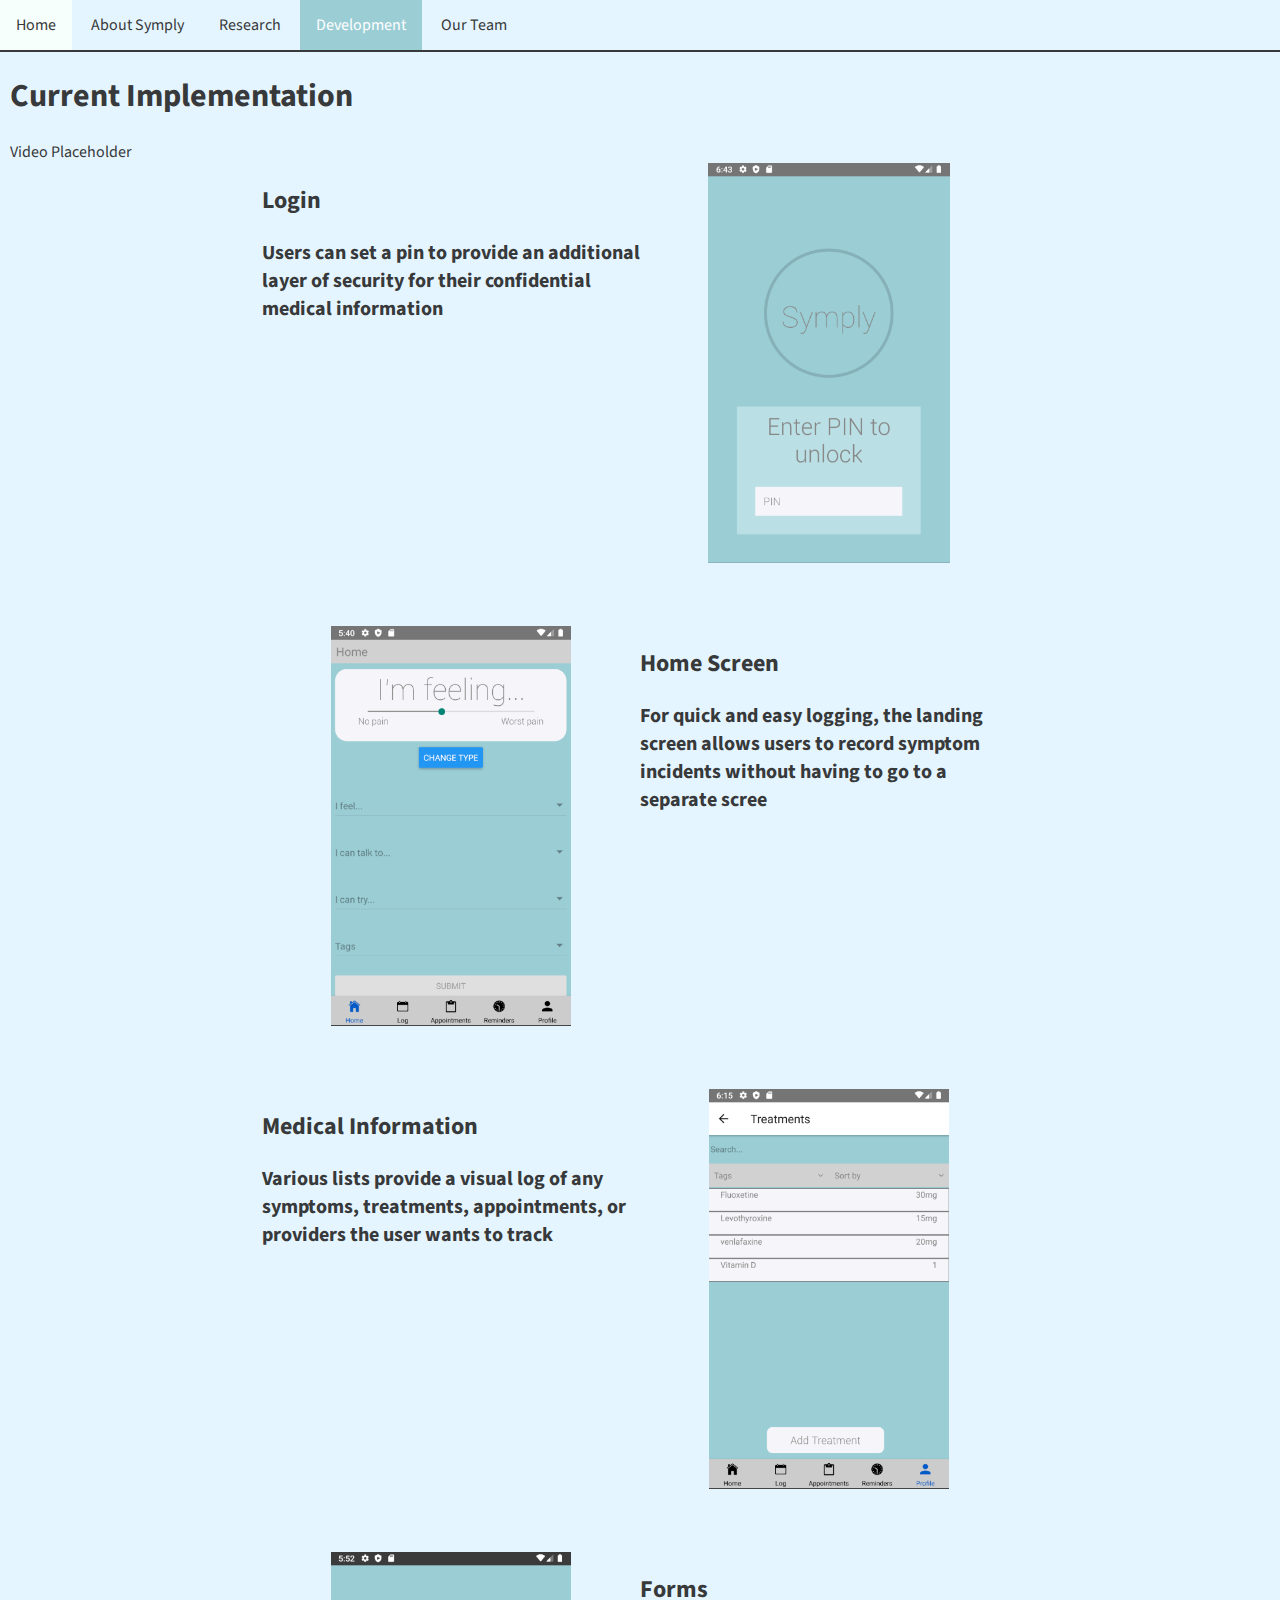
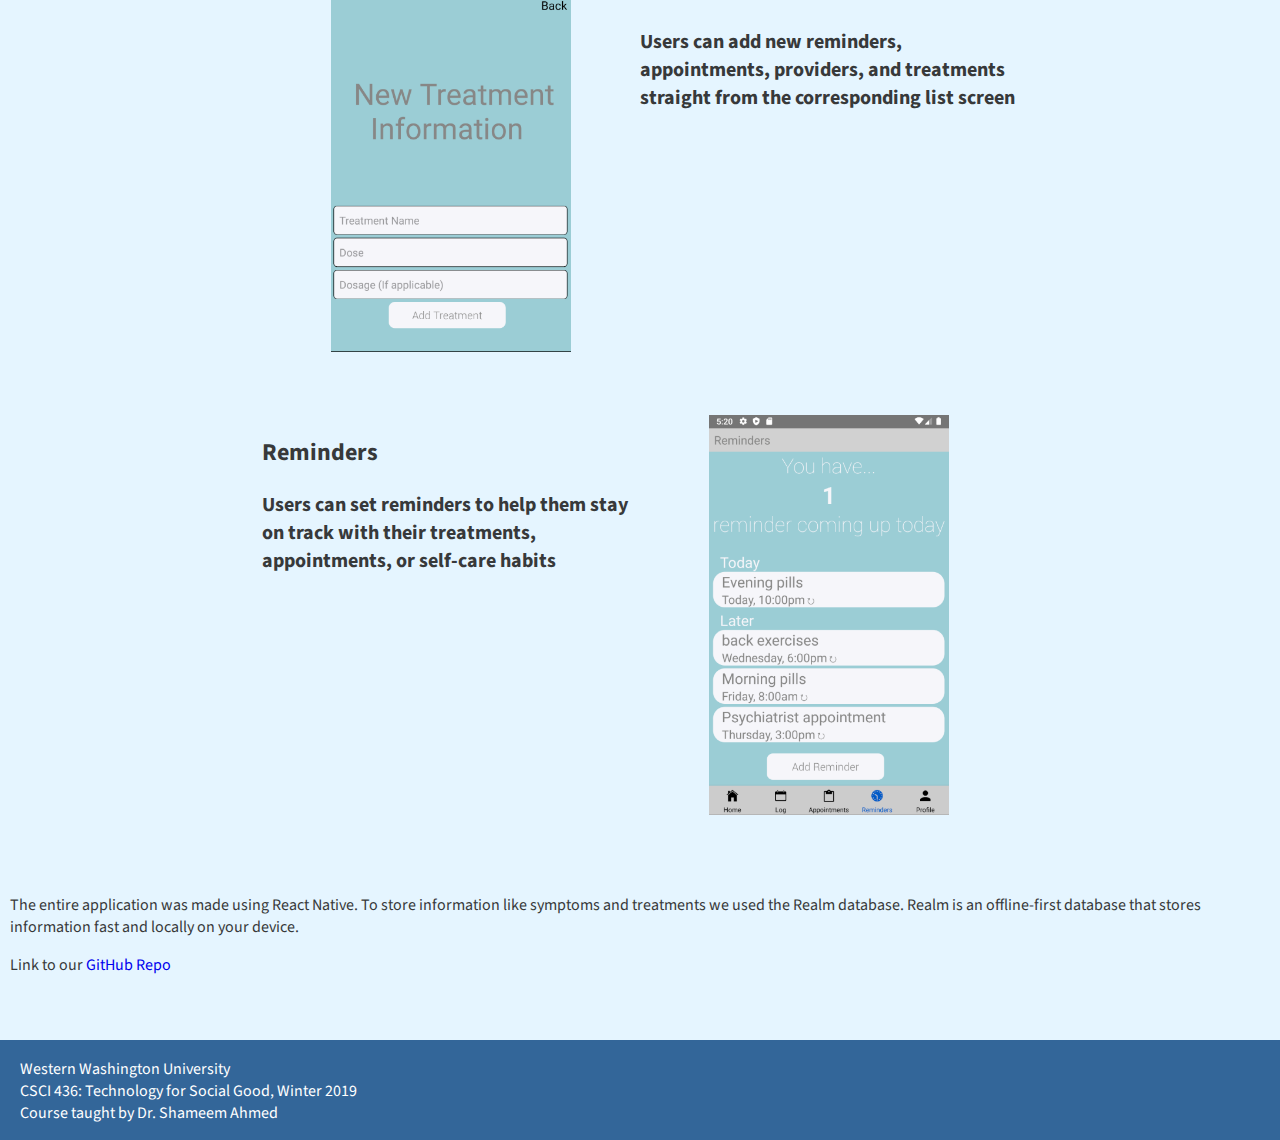
==== development.html @ 416ecc11 "website files, missing video" ====
<!DOCTYPE html>
<html lang="en">
<head>
    <meta charset="UTF-8">
    <meta name="viewport" content="width=device-width, initial-scale=1.0">
    <meta http-equiv="X-UA-Compatible" content="ie=edge">
    <link rel="stylesheet" href="styles.css">
    <link href="https://fonts.googleapis.com/css?family=Source+Sans+Pro&display=swap" rel="stylesheet">
    <title>Development</title>
</head>
<body>
    <nav class="nav_wrapper">
        <ul style="list-style-type: none;">
            <li><a href="index.html">Home</a></li>
            <li><a href="aboutSymply.html">About Symply</a></li>
            <li><a href="research.html">Research</a></li>
            <li class="active"><a href="development.html" style="color:white;">Development</a></li>
            <li><a href="about.html">Our Team</a></li>
        </ul>
    </nav>
    <div class="wrapper">
        <h1>Current Implementation</h1>
        <div class="video">Video Placeholder</div>
        <div class="card-container">
            <div class="card">
                <div class="feature-image">
                    <img class="feature-image-right" src="./finalPrototype/pin.png" alt="Login Screen" />
                </div>
                <div class="feature-title"><h2>Login</h2></div>
                <div class="feature-desc"><h4>Users can set a pin to provide an additional layer of security for their confidential medical information</h4></div>
            </div>
            <div class="card-flipped">
                <div class="feature-image">
                    <img class="feature-image-left" src="./finalPrototype/logging.png" alt="Home Screen" />
                </div>
                <div class="feature-title"><h2>Home Screen</h2></div>
                <div class="feature-desc"><h4>For quick and easy logging, the landing screen allows users to record symptom incidents without having to go to a
                separate scree</h4></div>
            </div>
            <div class="card">
                <div class="feature-image">
                    <img class="feature-image-right" src="./finalPrototype/treatment.png" alt="Medical Information" />
                </div>
                <div class="feature-title"><h2>Medical Information</h2></div>
                <div class="feature-desc"><h4>Various lists provide a visual log of any symptoms, treatments, appointments, or providers the user wants to track</h4></div>
            </div>
            <div class="card-flipped">
                <div class="feature-image">
                    <img class="feature-image-left" src="./finalPrototype/addTreatment.png" alt="Add treatment form" />
                </div>
                <div class="feature-title"><h2>Forms</h2></div>
                <div class="feature-desc"><h4>Users can add new reminders, appointments, providers, and treatments straight from the corresponding list screen</h4></div>
            </div>
            <div class="card">
                <div class="feature-image">
                    <img class="feature-image-right" src="./finalPrototype/reminders.png" alt="Reminders" />
                </div>
                <div class="feature-title"><h2>Reminders</h2></div>
                <div class="feature-desc"><h4>Users can set reminders to help them stay on track with their treatments, appointments, or self-care habits</h4></div>
            </div>
        </div>
        <p>The entire application was made using React Native. To store information like symptoms and treatments we used the
            Realm database.
            Realm is an offline-first database that stores information fast and locally on your device.</p>
        <p>Link to our <a href="#">GitHub Repo</a></p>
    </div>
    <footer class="footer">
        <div class="footer-content">
            <p>Western Washington University<br>
                CSCI 436: Technology for Social Good, Winter 2019<br>
                Course taught by Dr. Shameem Ahmed</p>
        </div>
    </footer>
</body>
</html>
---- styles.css ----
body{
    margin: 0;
    height: 100%;
    font-family: 'Source Sans Pro', sans-serif;
    background-color: #e5f5ff;
    color: #37393a;
}

*{
    box-sizing: border-box;
}

*:before,
*:after {
 box-sizing: border-box;
}

.nav_wrapper{
    position: relative;
    right: 0;
    border-bottom: 2px solid #37393a;
}

.nav_wrapper ul{
    list-style-type: none;
    margin: 0;
    padding: 0;
}

.nav_wrapper li{
    display: inline;
    padding:14px 0;
    margin:0;
}

.nav_wrapper li a:not(.active){
    display: inline-block;
    color: #37393a;
    text-align: center;
    padding: 14px 16px;
    text-decoration: none;
}

.nav_wrapper li.active{
    background-color: #9bcdd5;
    color:white;
}

.nav_wrapper li:hover:not(.active){
    background-color: #f7fffc;
}

.home-wrapper{
    display: grid;
    position: relative;
    text-align: center;
    grid-template-rows: repeat(3,150px);
}
.wrapper{
    margin-right: auto;
    margin-left:  auto; 
    padding-right: 10px;
    padding-left:  10px; 
    margin-bottom:5%;
}

.title{
    font-size: 3em;
    color:#9bcdd5;
    text-shadow: 
    -1px -1px 0 #627c85,  
    1px -1px 0 #627c85,
    -1px 1px 0 #627c85,
     1px 1px 0 #627c85;
}

.description{
    margin:auto;
}

.learn-more{
    position: relative;
    background-color: #37393a;  
    padding:15px 25px; 
    margin-top:15%;
    color:white;
}

a{
    text-decoration: none;
}

.card-container{
    display: flex;
    flex-direction: column;
}

.card{
    display: grid;
    grid-template-areas: 
    "title image"
    "description image";
    grid-template-columns: 1fr 1fr;
    grid-template-rows: 50px 350px;
    width:60%;
    margin:auto;
    padding-bottom:5%;
}

.card-flipped{
    display: grid;
    grid-template-areas: 
    "image title"
    "image description";
    grid-template-columns: 1fr 1fr;
    grid-template-rows: 50px 350px;
    width:60%;
    margin:auto;
    padding-bottom:5%;
}

.feature-title{
    grid-area:title;
    /* border: 1px dashed purple; */
}

.feature-desc{
    grid-area: description;
    font-size: 1.25em;
    /* border: 1px dashed orange; */
}

.feature-image{
    grid-area: image;
    /* background:red;
    border: 1px dashed green; */
    display: flex;
}

.feature-image-right{
    display: block;
    max-height: 100%;
    margin-left:auto;
    margin-right: auto;
}

.feature-image-left{
    display: block;
    max-height: 100%;
    margin-left:auto;
    margin-right: auto;
}

.row{
    display: flex;
    flex-direction: row;
}

.row > .column {
  padding: 0 8px;
}

.row:after {
  content: "";
  display: table;
  clear: both;
}

/* Create four equal columns that floats next to eachother */
.column {
  width:10%;
}

.column img{
    max-width: 100%;
}

/* The Modal (background) */
.modal {
  display: none;
  position: fixed;
  z-index: 1;
  padding-top: 100px;
  left: 0;
  top: 0;
  width: 100%;
  height: 100%;
  overflow: auto;
  background-color: black;
}

.lit-review p{
    padding: 6px;
    width: 85%;
}

/* Modal Content */
.modal-content {
  position: relative;
  background-color: #fefefe;
  margin: auto;
  padding: 0;
  max-width: max-content;
}

/* The Close Button */
.close {
  color: white;
  position: absolute;
  top: 10px;
  right: 25px;
  font-size: 35px;
  font-weight: bold;
}

.close:hover,
.close:focus {
  color: #999;
  text-decoration: none;
  cursor: pointer;
}

/* Hide the slides by default */
.mySlides {
  display: none;
}

/* Next & previous buttons */
.prev,
.next {
  cursor: pointer;
  position: absolute;
  top: 50%;
  width: auto;
  padding: 16px;
  margin-top: -50px;
  color: white;
  font-weight: bold;
  font-size: 20px;
  transition: 0.6s ease;
  border-radius: 0 3px 3px 0;
  user-select: none;
  -webkit-user-select: none;
}

/* Position the "next button" to the right */
.next {
  right: 0;
  border-radius: 3px 0 0 3px;
}

/* On hover, add a black background color with a little bit see-through */
.prev:hover,
.next:hover {
  background-color: rgba(0, 0, 0, 0.8);
}

/* Number text (1/3 etc) */
.numbertext {
  color: #f2f2f2;
  font-size: 12px;
  padding: 8px 12px;
  position: absolute;
  top: 0;
}

/* Caption text */
.caption-container {
  text-align: center;
  background-color: black;
  padding: 2px 16px;
  color: white;
}

img.demo {
  opacity: 0.6;
}

.active,
.demo:hover {
  opacity: 1;
}

img.hover-shadow {
  transition: 0.3s;
}

.hover-shadow:hover {
  box-shadow: 0 4px 8px 0 rgba(0, 0, 0, 0.2), 0 6px 20px 0 rgba(0, 0, 0, 0.19);
}

.team{
    width:85%;
    display: flex;
    flex-direction: column;
}

.team-memb{
   display: grid;
   grid-template-areas: 
   "image desc";
   grid-template-columns: .75fr 1fr;
   margin-bottom: 5%;
   padding-bottom: 5%;
}

.team-memb .image img{
    display: block;
    border-radius: 2%;
    max-width: 50%;
    margin-left:auto;
    margin-right: auto;
}

.footer{
    position: relative;
    height:100px;
    width: 100%;
    background-color: #336699;
    color: white;
}

.home-footer{
    position: fixed;
    bottom: 0;
    height:100px;
    width: 100%;
    background-color: #336699;
    color: white;
}

.footer-content{
    padding-top:2px;
    padding-left:20px;
}
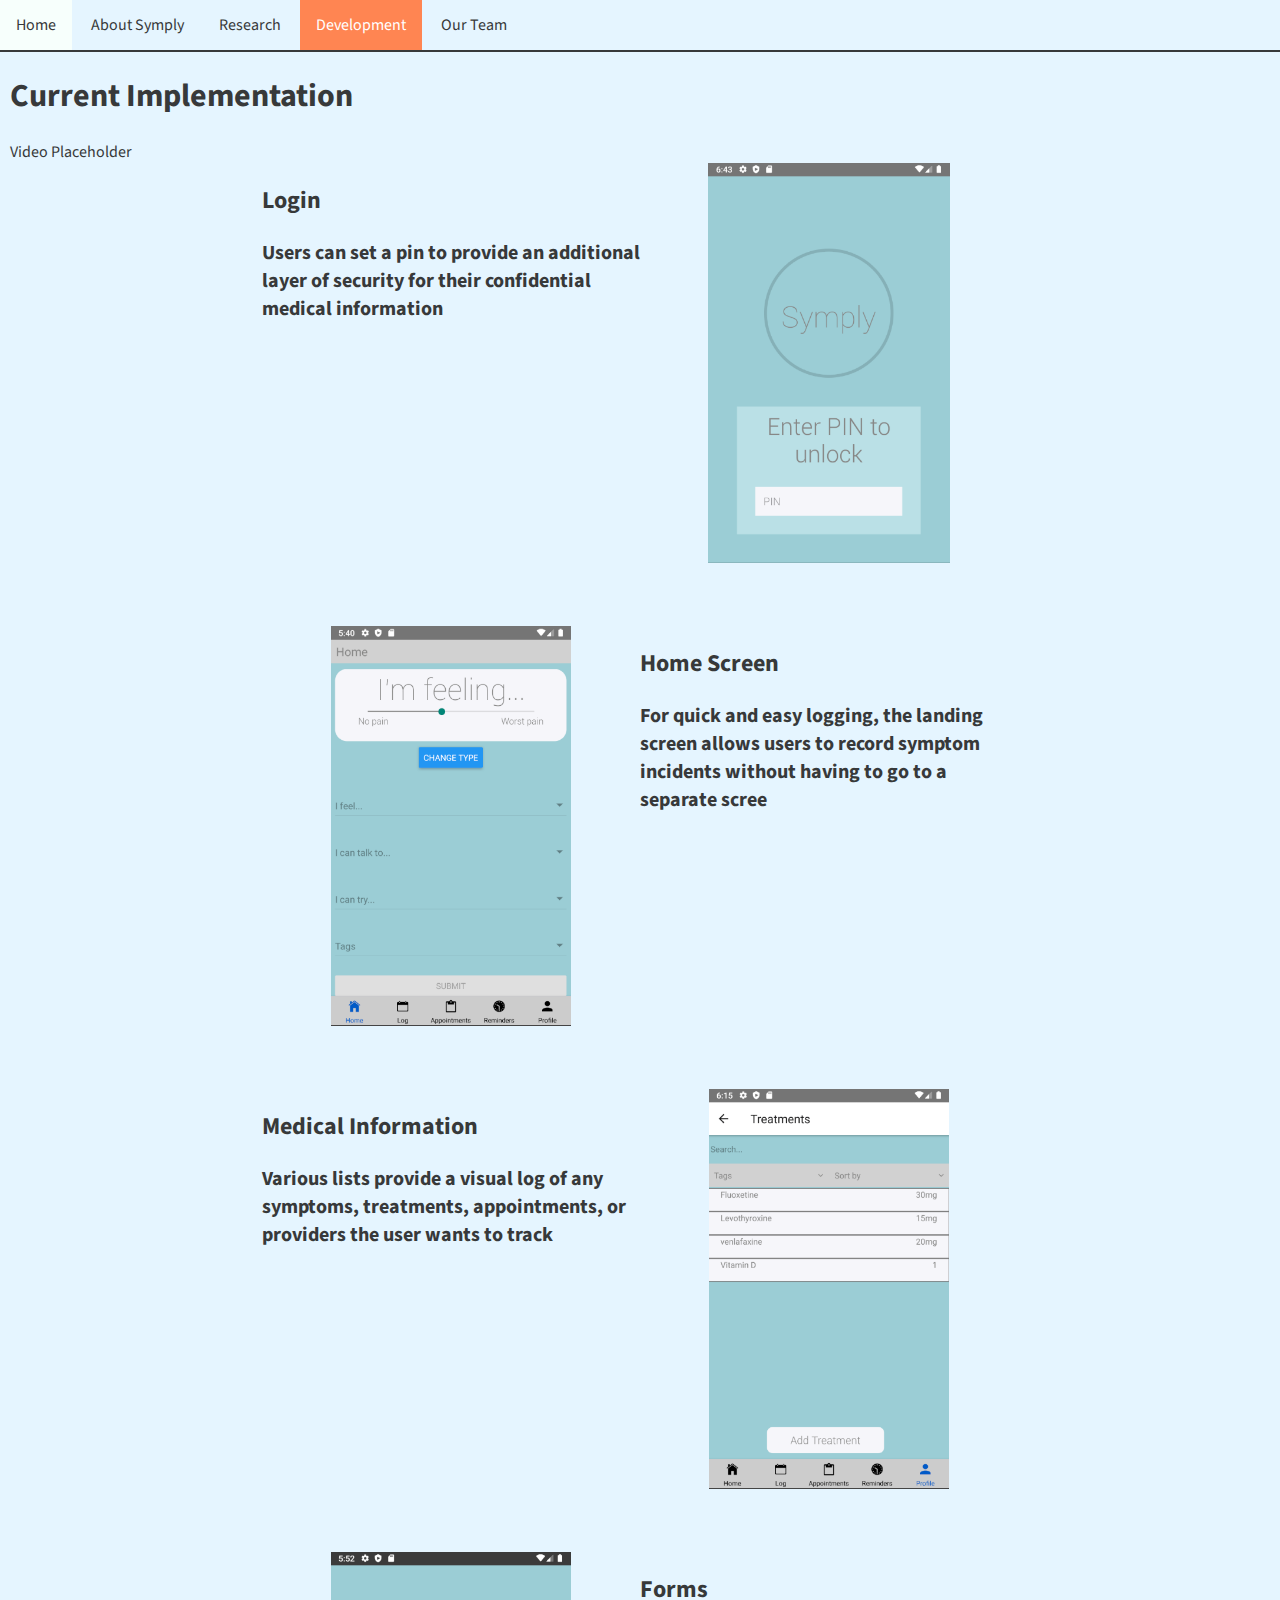
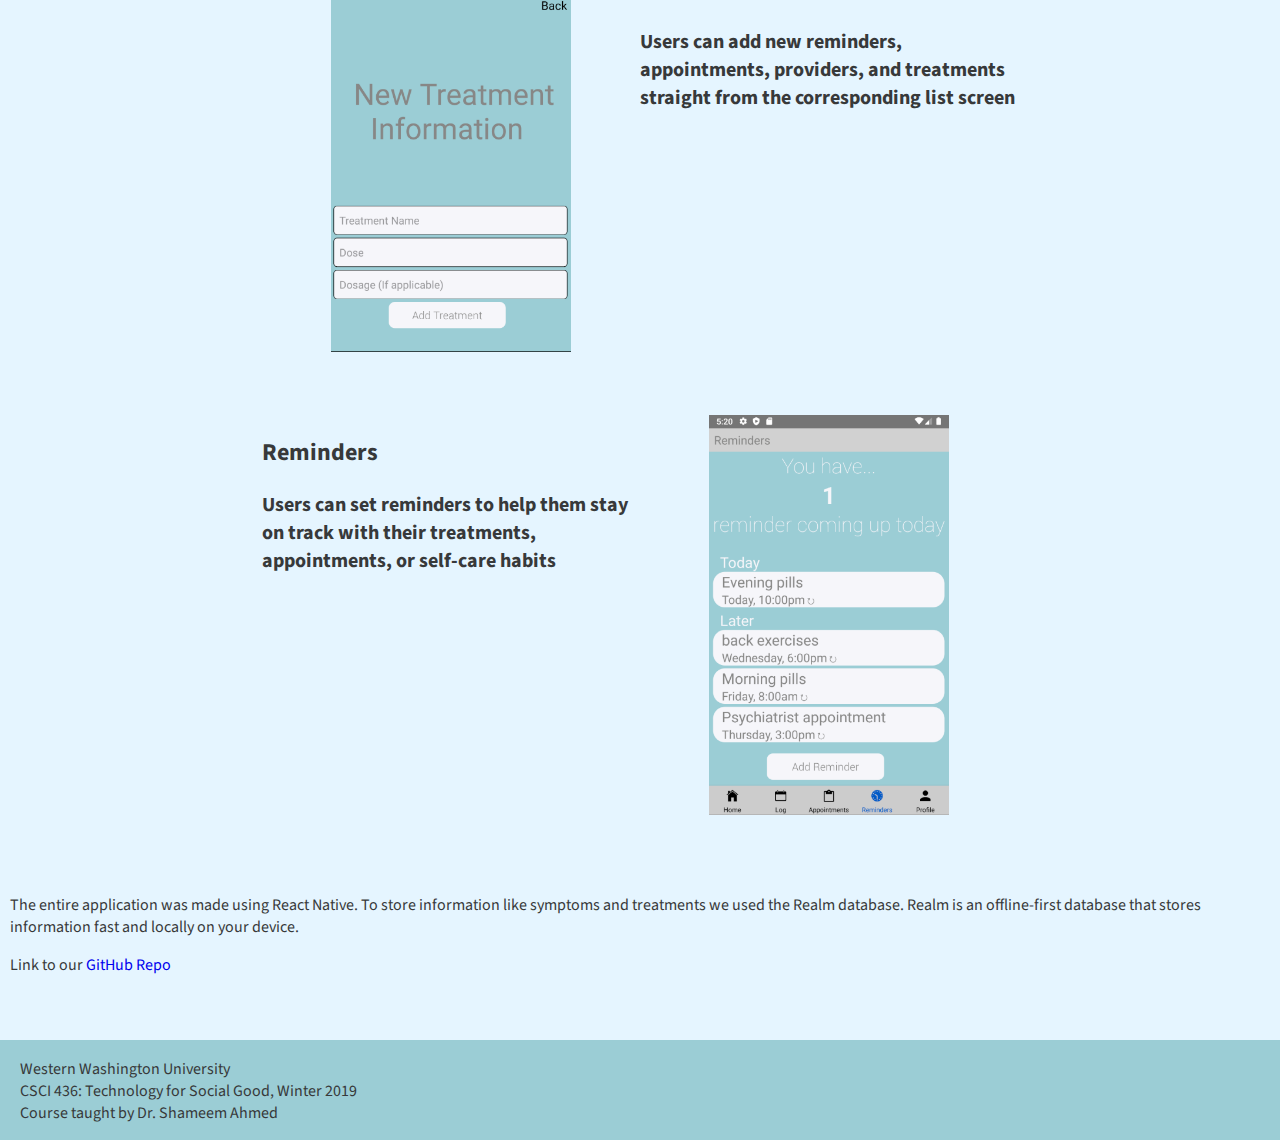
==== commit be69365b: "github link added" ====
--- a/development.html
+++ b/development.html
@@ -62,7 +62,7 @@
         <p>The entire application was made using React Native. To store information like symptoms and treatments we used the
             Realm database.
             Realm is an offline-first database that stores information fast and locally on your device.</p>
-        <p>Link to our <a href="#">GitHub Repo</a></p>
+        <p>Link to our <a href="https://github.com/stewartkr/Symply">GitHub Repo</a></p>
     </div>
     <footer class="footer">
         <div class="footer-content">
--- a/styles.css
+++ b/styles.css
@@ -42,8 +42,8 @@
 }
 
 .nav_wrapper li.active{
-    background-color: #9bcdd5;
-    color:white;
+    background-color: #ff8552;
+    color:#f7fffc;
 }
 
 .nav_wrapper li:hover:not(.active){
@@ -80,10 +80,10 @@
 
 .learn-more{
     position: relative;
-    background-color: #37393a;  
+    background-color: #ff8552;  
     padding:15px 25px; 
     margin-top:15%;
-    color:white;
+    color:#f7fffc;
 }
 
 a{
@@ -197,7 +197,7 @@
 /* Modal Content */
 .modal-content {
   position: relative;
-  background-color: #fefefe;
+  background-color: #f7fffc;
   margin: auto;
   padding: 0;
   max-width: max-content;
@@ -257,7 +257,7 @@
 
 /* Number text (1/3 etc) */
 .numbertext {
-  color: #f2f2f2;
+  color: #f7fffc;
   font-size: 12px;
   padding: 8px 12px;
   position: absolute;
@@ -269,7 +269,7 @@
   text-align: center;
   background-color: black;
   padding: 2px 16px;
-  color: white;
+  color: #f7fffc;
 }
 
 img.demo {
@@ -316,8 +316,8 @@
     position: relative;
     height:100px;
     width: 100%;
-    background-color: #336699;
-    color: white;
+    background-color: #9bcdd5;
+    color: #37393a;
 }
 
 .home-footer{
@@ -325,8 +325,8 @@
     bottom: 0;
     height:100px;
     width: 100%;
-    background-color: #336699;
-    color: white;
+    background-color: #9bcdd5;
+    color: #37393a;
 }
 
 .footer-content{
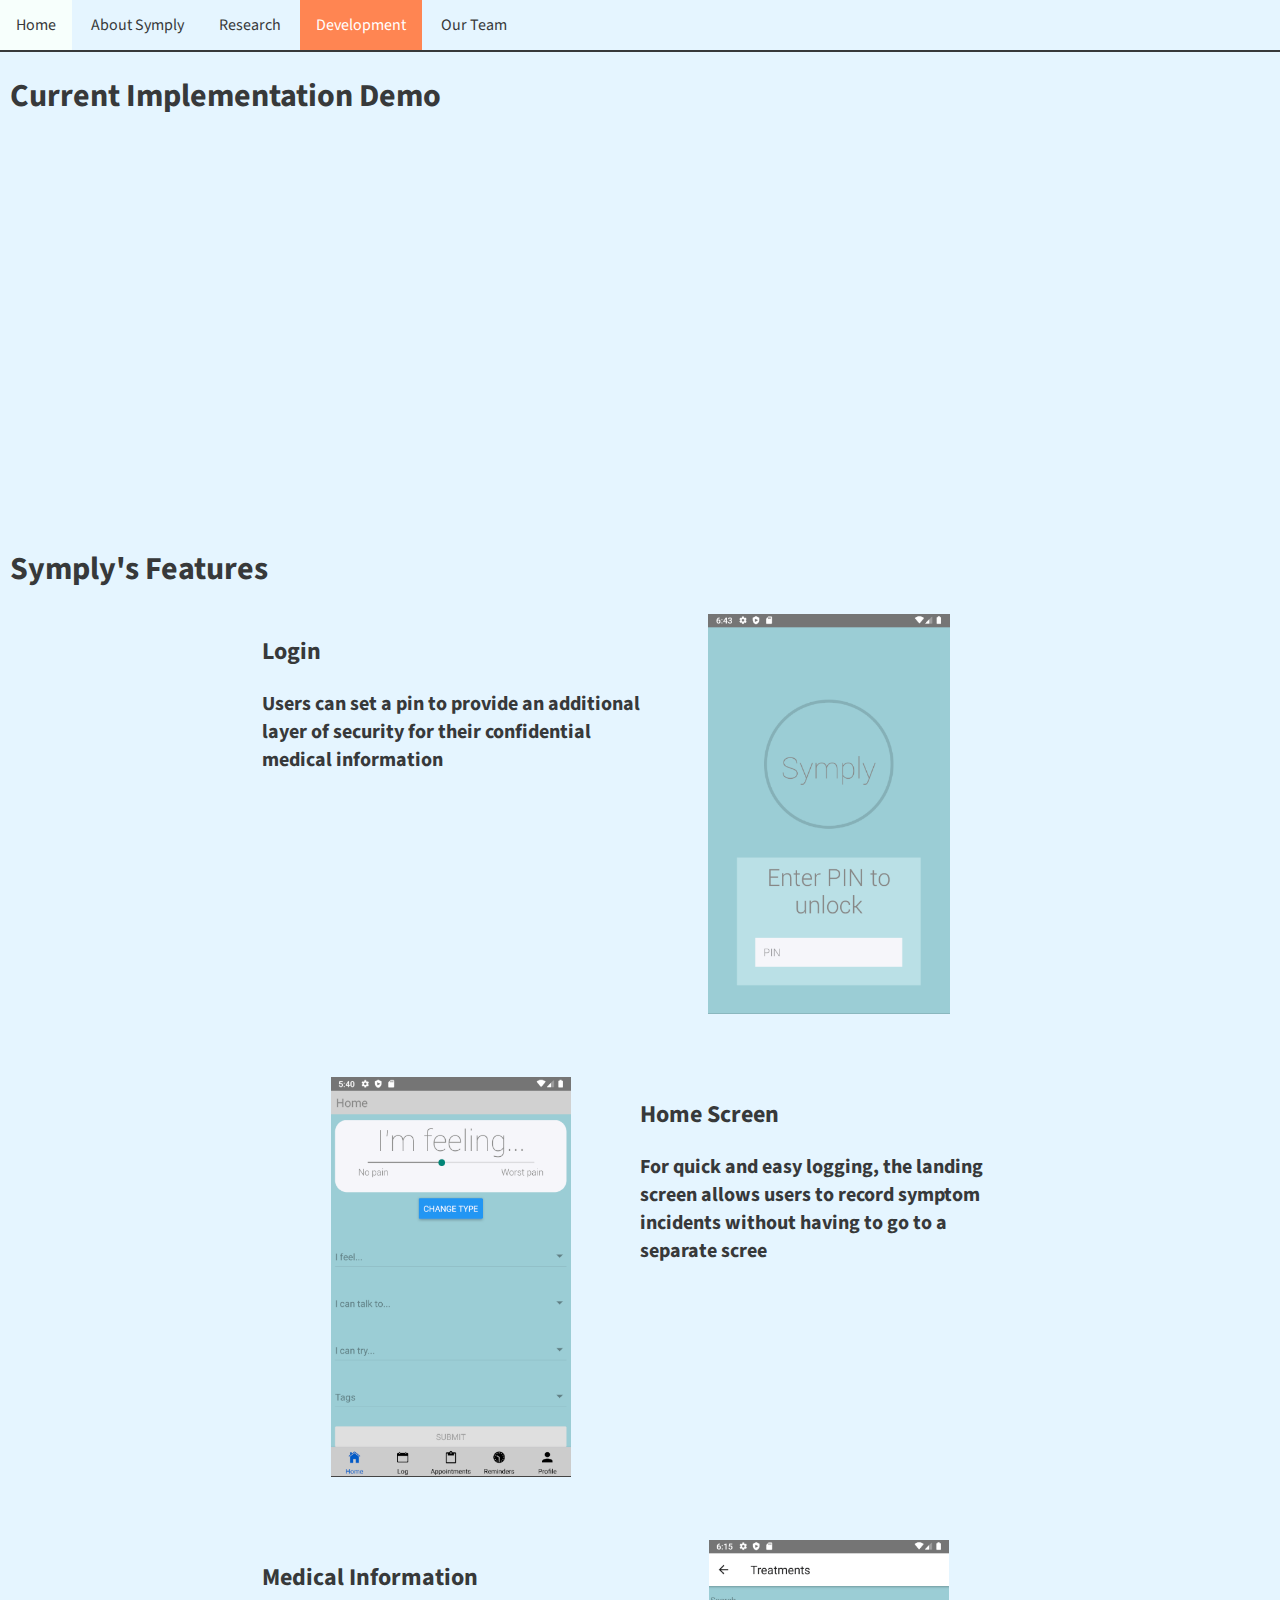
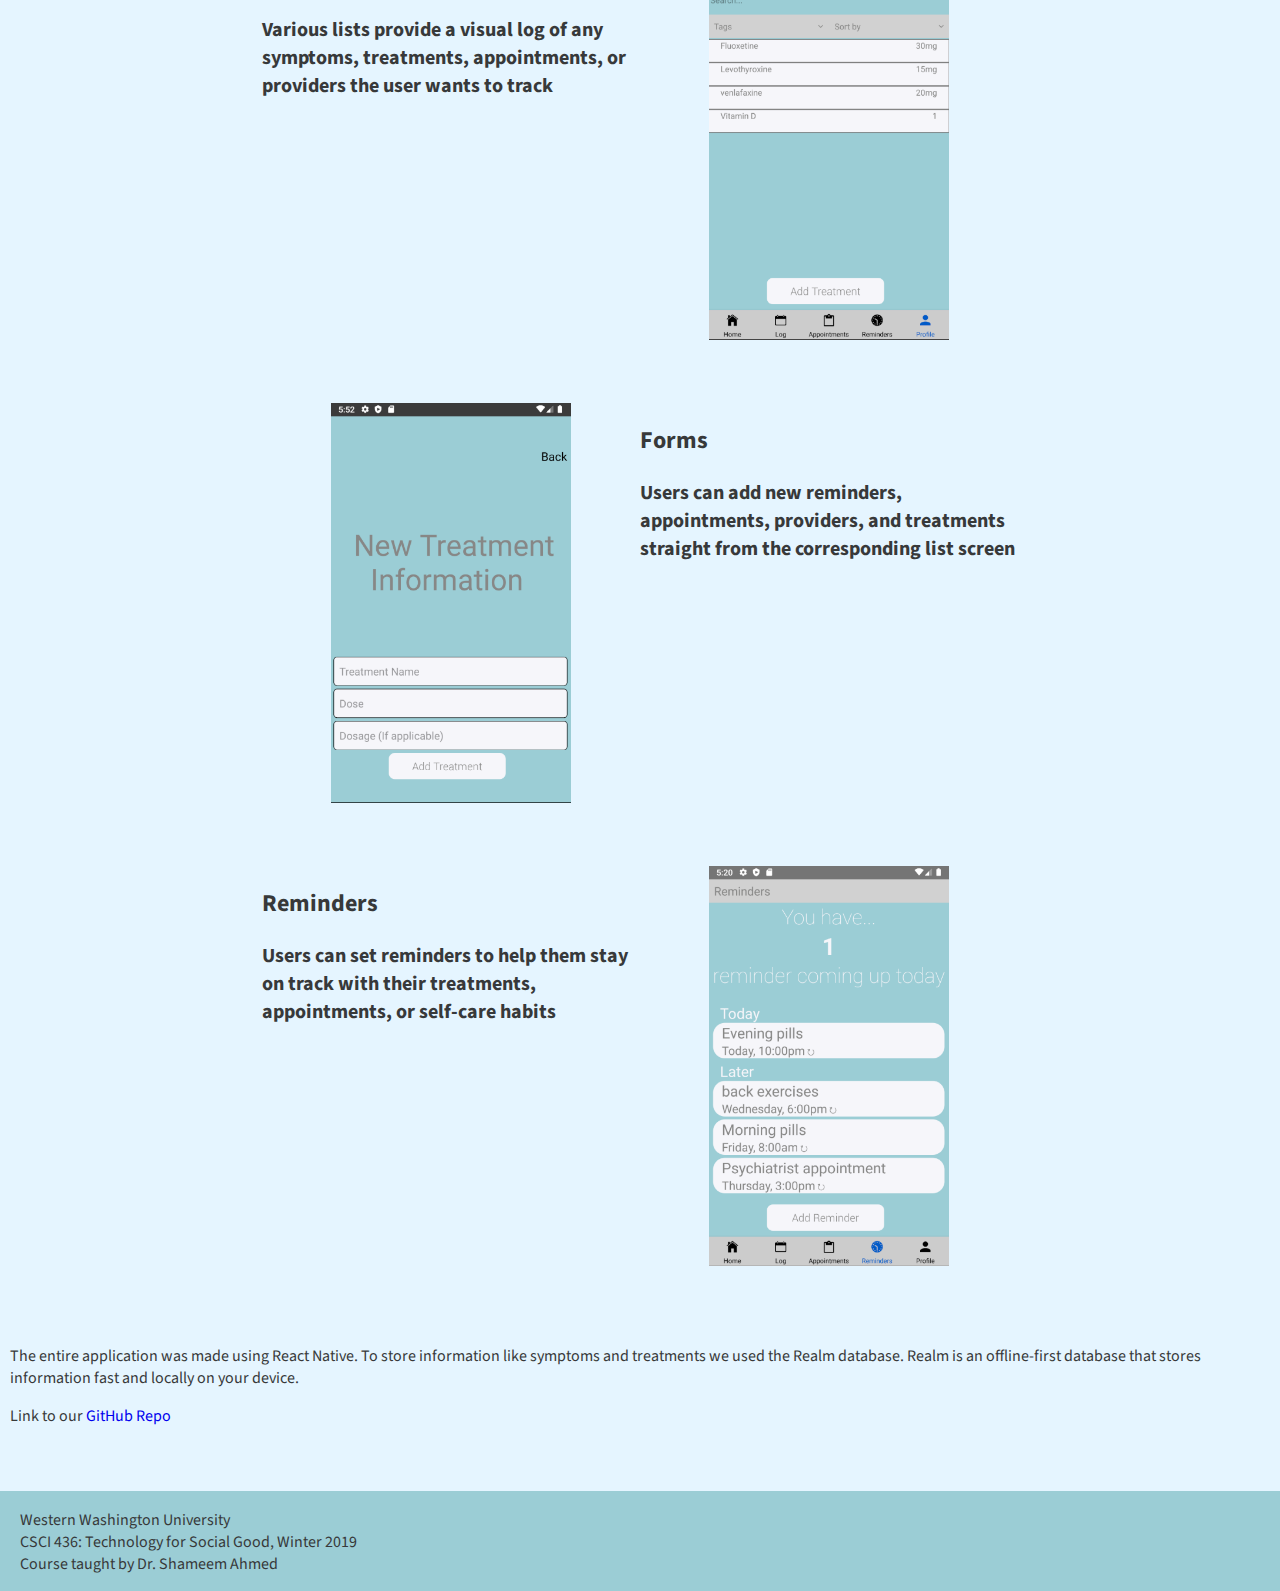
==== commit 6dbfb279: "video added to dev page" ====
--- a/development.html
+++ b/development.html
@@ -19,8 +19,12 @@
         </ul>
     </nav>
     <div class="wrapper">
-        <h1>Current Implementation</h1>
-        <div class="video">Video Placeholder</div>
+        <h1>Current Implementation Demo</h1>
+        <div class="video">
+            <span class="video-player"><iframe width="560" height="315" src="https://www.youtube.com/embed/Gx6wQtNVl1w" frameborder="0"
+                allow="accelerometer; autoplay; encrypted-media; gyroscope; picture-in-picture" allowfullscreen></iframe></span>
+        </div>
+        <h1>Symply's Features</h1>
         <div class="card-container">
             <div class="card">
                 <div class="feature-image">
@@ -62,7 +66,7 @@
         <p>The entire application was made using React Native. To store information like symptoms and treatments we used the
             Realm database.
             Realm is an offline-first database that stores information fast and locally on your device.</p>
-        <p>Link to our <a href="https://github.com/stewartkr/Symply">GitHub Repo</a></p>
+        <p>Link to our <a href="#">GitHub Repo</a></p>
     </div>
     <footer class="footer">
         <div class="footer-content">
--- a/styles.css
+++ b/styles.css
@@ -289,6 +289,13 @@
   box-shadow: 0 4px 8px 0 rgba(0, 0, 0, 0.2), 0 6px 20px 0 rgba(0, 0, 0, 0.19);
 }
 
+.video{
+  margin:auto;
+  max-width: max-content;
+  padding-bottom:5%;
+
+}
+
 .team{
     width:85%;
     display: flex;
